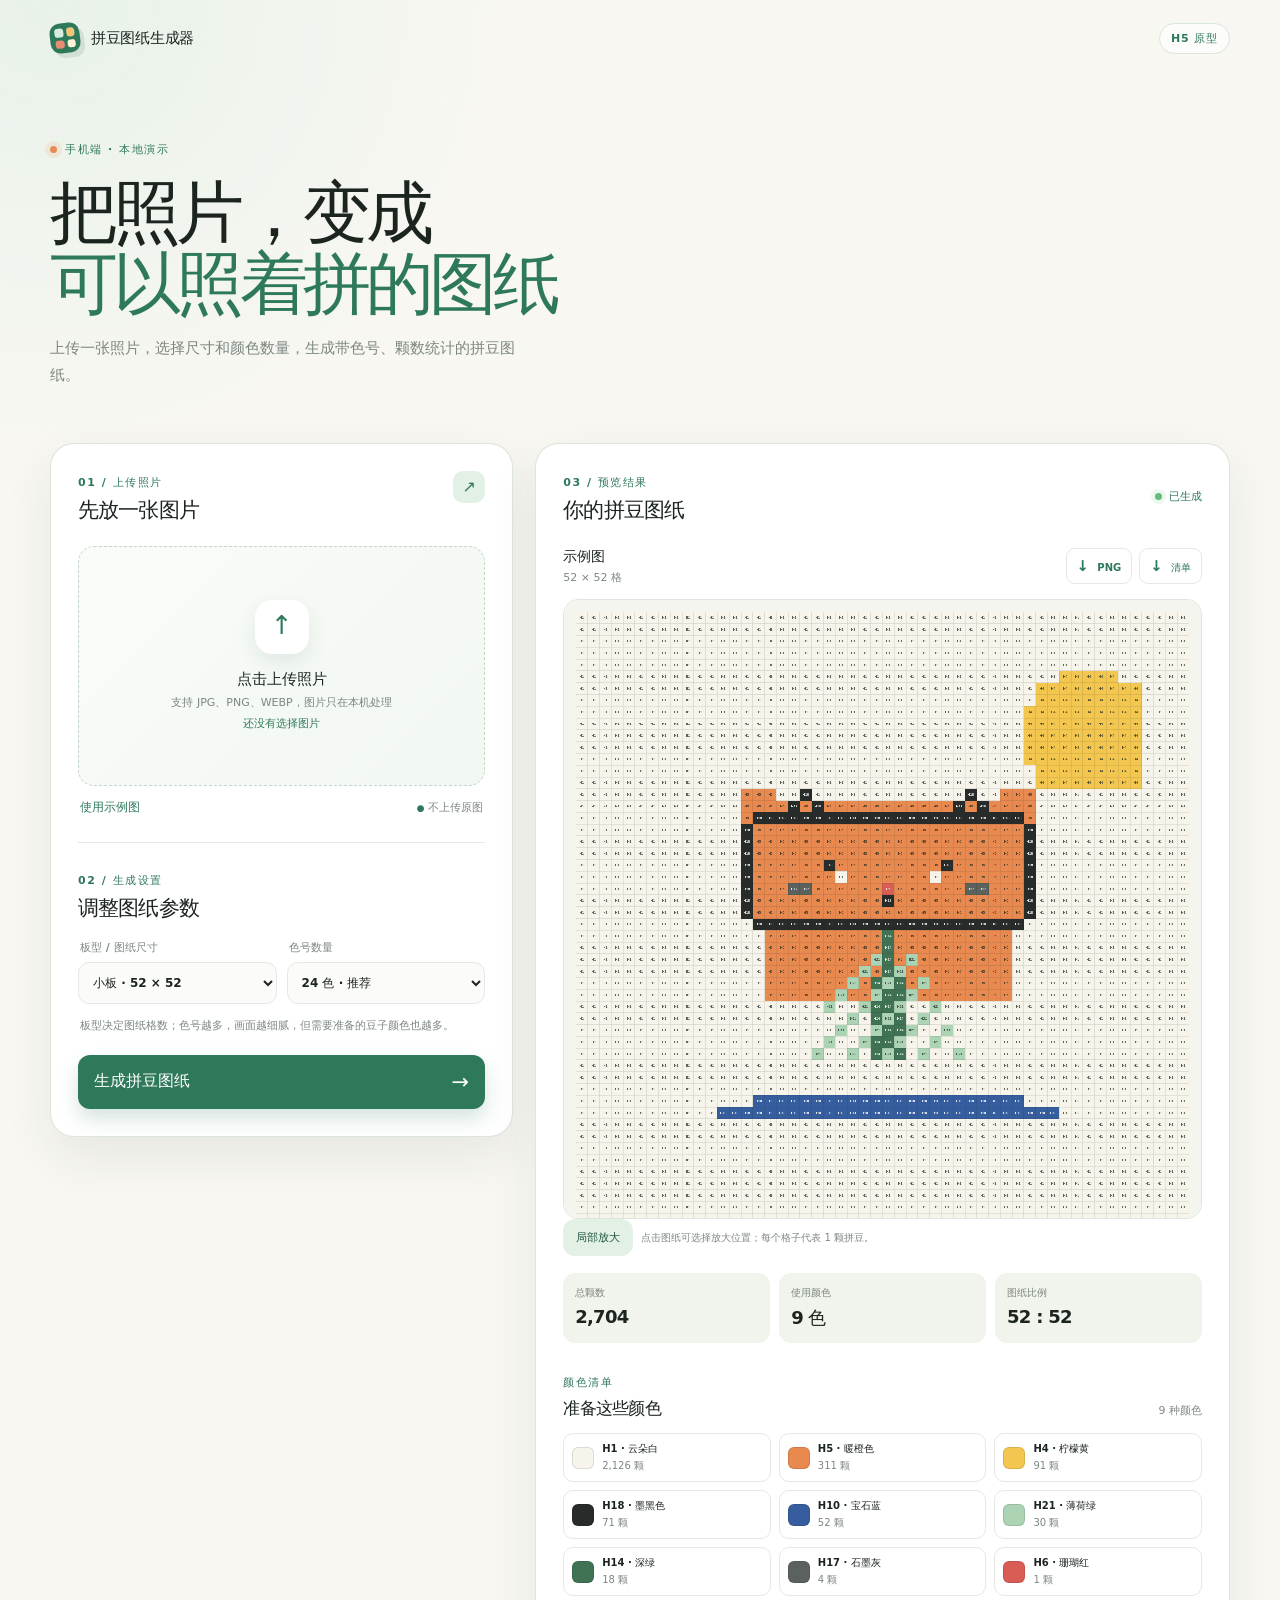
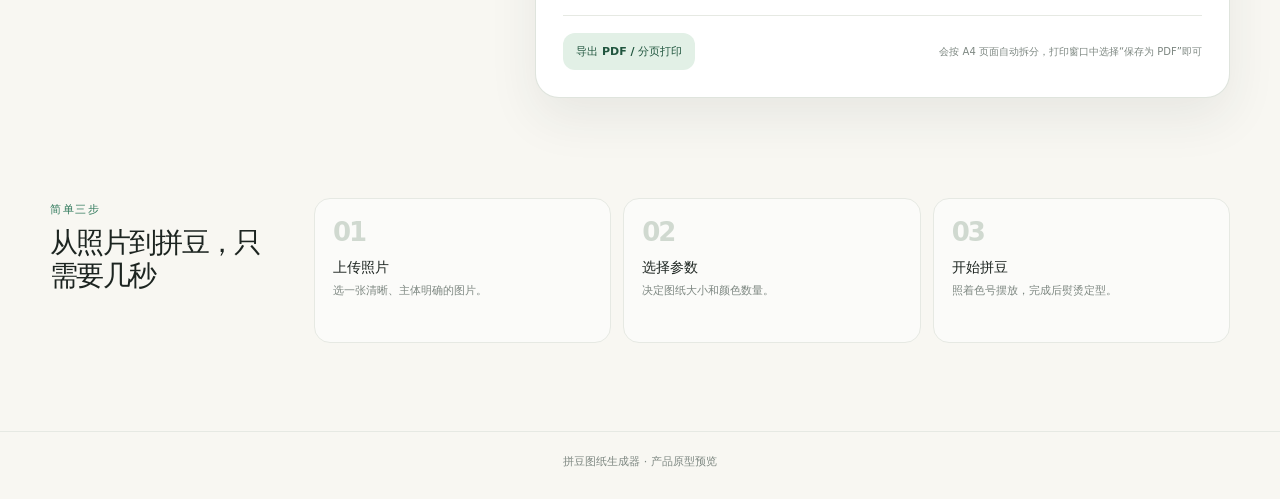
==== index.html @ cfaffb7d "Add mobile zoom and paged PDF printing" ====
<!doctype html>
<html lang="zh-CN">
  <head>
    <meta charset="UTF-8" />
    <meta name="viewport" content="width=device-width, initial-scale=1, viewport-fit=cover" />
    <meta name="theme-color" content="#f8f7f2" />
    <title>拼豆图纸生成器 · H5 原型</title>
    <link rel="stylesheet" href="./styles.css" />
    <script src="./app.js" defer></script>
  </head>
  <body>
    <div class="app-shell">
      <header class="topbar">
        <a class="brand" href="#top" aria-label="拼豆图纸生成器首页">
          <span class="brand-mark"><i></i><i></i><i></i><i></i></span>
          <span>拼豆图纸生成器</span>
        </a>
        <span class="prototype-badge">H5 原型</span>
      </header>

      <main id="top" class="page-wrap">
        <section class="hero">
          <div class="eyebrow"><span class="eyebrow-dot"></span> 手机端 · 本地演示</div>
          <h1>把照片，变成<br /><em>可以照着拼的图纸</em></h1>
          <p>上传一张照片，选择尺寸和颜色数量，生成带色号、颗数统计的拼豆图纸。</p>
        </section>

        <section class="workspace" aria-label="拼豆图纸生成工作区">
          <article class="panel setup-panel">
            <div class="panel-heading">
              <div>
                <span class="section-kicker">01 / 上传照片</span>
                <h2>先放一张图片</h2>
              </div>
              <span class="panel-icon">↗</span>
            </div>

            <label class="dropzone" id="dropzone" for="imageInput">
              <input id="imageInput" type="file" accept="image/png,image/jpeg,image/webp" />
              <div class="upload-visual">
                <span class="upload-arrow">↑</span>
              </div>
              <strong id="uploadTitle">点击上传照片</strong>
              <span id="uploadHint">支持 JPG、PNG、WEBP，图片只在本机处理</span>
              <span class="upload-file" id="fileName">还没有选择图片</span>
            </label>

            <div class="sample-row">
              <button class="text-button" id="useSampleButton" type="button">使用示例图</button>
              <span class="privacy-note"><span>●</span> 不上传原图</span>
            </div>

            <div class="source-preview" id="sourcePreviewWrap" hidden>
              <img id="sourcePreview" alt="已选择的原图预览" />
              <div>
                <span class="small-label">当前原图</span>
                <strong id="sourceDimensions">—</strong>
              </div>
            </div>

            <div class="divider"></div>

            <div class="panel-heading compact-heading">
              <div>
                <span class="section-kicker">02 / 生成设置</span>
                <h2>调整图纸参数</h2>
              </div>
            </div>

            <div class="settings-grid">
              <label class="field-label" for="sizeSelect">
                <span>板型 / 图纸尺寸</span>
                <select id="sizeSelect">
                  <option value="52" selected>小板 · 52 × 52</option>
                  <option value="78">中板 · 78 × 78</option>
                  <option value="104">大板 · 104 × 104</option>
                </select>
              </label>
              <label class="field-label" for="paletteSelect">
                <span>色号数量</span>
                <select id="paletteSelect">
                  <option value="24" selected>24 色 · 推荐</option>
                  <option value="48">48 色 · 细腻</option>
                  <option value="96">96 色 · 高还原</option>
                  <option value="221">221 色 · 全色卡</option>
                </select>
              </label>
            </div>
            <p class="setting-tip">板型决定图纸格数；色号越多，画面越细腻，但需要准备的豆子颜色也越多。</p>

            <button class="primary-button" id="generateButton" type="button">
              <span>生成拼豆图纸</span><span class="button-arrow">→</span>
            </button>
          </article>

          <article class="panel result-panel">
            <div class="panel-heading result-heading">
              <div>
                <span class="section-kicker">03 / 预览结果</span>
                <h2>你的拼豆图纸</h2>
              </div>
              <span class="result-status"><i></i>已生成</span>
            </div>

            <div class="result-toolbar">
              <div class="result-summary">
                <span id="resultName">示例图</span>
                <small id="resultMeta">48 × 48 格</small>
              </div>
              <div class="toolbar-actions">
                <button class="icon-button" id="downloadPngButton" type="button" title="下载 PNG">↓ <span>PNG</span></button>
                <button class="icon-button" id="downloadCsvButton" type="button" title="下载颜色清单">↓ <span>清单</span></button>
              </div>
            </div>

            <div class="canvas-frame" id="canvasFrame">
              <canvas id="gridCanvas" aria-label="拼豆图纸网格预览"></canvas>
            </div>
            <div class="canvas-tools">
              <button class="secondary-button" id="magnifyButton" type="button">局部放大</button>
              <span class="canvas-tip">点击图纸可选择放大位置；每个格子代表 1 颗拼豆。</span>
            </div>

            <div class="stats-row">
              <div class="stat-card"><span>总颗数</span><strong id="totalBeads">—</strong></div>
              <div class="stat-card"><span>使用颜色</span><strong id="usedColors">—</strong></div>
              <div class="stat-card"><span>图纸比例</span><strong id="ratioText">1 : 1</strong></div>
            </div>

            <div class="legend-heading">
              <div>
                <span class="section-kicker">颜色清单</span>
                <h3>准备这些颜色</h3>
              </div>
              <span class="legend-total" id="legendTotal">—</span>
            </div>
            <div class="legend-list" id="legendList"></div>

            <div class="result-footer-actions">
              <button class="secondary-button" id="printButton" type="button">导出 PDF / 分页打印</button>
              <span>会按 A4 页面自动拆分，打印窗口中选择“保存为 PDF”即可</span>
            </div>
          </article>
        </section>

        <section class="how-it-works">
          <div>
            <span class="section-kicker">简单三步</span>
            <h2>从照片到拼豆，只需要几秒</h2>
          </div>
          <div class="steps-grid">
            <div class="step-card"><span>01</span><strong>上传照片</strong><p>选一张清晰、主体明确的图片。</p></div>
            <div class="step-card"><span>02</span><strong>选择参数</strong><p>决定图纸大小和颜色数量。</p></div>
            <div class="step-card"><span>03</span><strong>开始拼豆</strong><p>照着色号摆放，完成后熨烫定型。</p></div>
          </div>
        </section>
      </main>

      <div class="save-sheet" id="saveSheet" hidden>
        <div class="save-backdrop" id="saveBackdrop"></div>
        <section class="save-dialog" role="dialog" aria-modal="true" aria-labelledby="saveTitle">
          <button class="save-close" id="closeSaveButton" type="button" aria-label="关闭保存预览">×</button>
          <span class="section-kicker">保存图纸</span>
          <h2 id="saveTitle">长按图片保存</h2>
          <p>优先点击“直接保存 PNG”。如果没有反应，可以使用“分享 / 保存图片”，或打开新页面后长按大图保存。</p>
          <div class="save-image-frame">
            <img id="savePreviewImage" alt="可保存的拼豆图纸大图" />
          </div>
          <div class="save-actions">
            <a class="primary-button save-link" id="saveImageLink" href="#" download="拼豆图纸.png">直接保存 PNG <span class="button-arrow">↓</span></a>
            <button class="secondary-button" id="shareImageButton" type="button">分享 / 保存图片</button>
            <a class="secondary-button view-link" id="viewImageLink" href="#" target="_blank" rel="noopener">新页面打开</a>
            <button class="secondary-button" id="closeSaveButtonSecondary" type="button">返回图纸</button>
          </div>
        </section>
      </div>

      <div class="zoom-sheet" id="zoomSheet" hidden>
        <div class="save-backdrop" id="zoomBackdrop"></div>
        <section class="save-dialog zoom-dialog" role="dialog" aria-modal="true" aria-labelledby="zoomTitle">
          <button class="save-close" id="closeZoomButton" type="button" aria-label="关闭局部放大">×</button>
          <span class="section-kicker">查看细节</span>
          <h2 id="zoomTitle">局部放大</h2>
          <p>点击主图任意格子，或选择查看范围，放大这一块的色号。</p>
          <div class="zoom-controls">
            <label class="field-label" for="zoomRangeSelect">
              <span>查看范围</span>
              <select id="zoomRangeSelect">
                <option value="9">9 × 9 格</option>
                <option value="13" selected>13 × 13 格</option>
                <option value="17">17 × 17 格</option>
              </select>
            </label>
            <span class="zoom-info" id="zoomInfo">第 1 行 · 第 1 列</span>
          </div>
          <div class="zoom-image-frame">
            <canvas id="zoomCanvas" aria-label="拼豆图纸局部放大预览"></canvas>
          </div>
          <div class="save-actions zoom-actions">
            <button class="primary-button" id="downloadZoomButton" type="button">保存局部 PNG <span class="button-arrow">↓</span></button>
            <button class="secondary-button" id="closeZoomButtonSecondary" type="button">返回图纸</button>
          </div>
        </section>
      </div>

      <footer class="site-footer">拼豆图纸生成器 · 产品原型预览</footer>
    </div>

    <div class="print-sheet" id="printSheet" aria-hidden="true"></div>
  </body>
</html>
---- styles.css ----
:root {
  --paper: #f8f7f2;
  --surface: #ffffff;
  --ink: #1c2420;
  --muted: #7d8781;
  --line: #e6e9e3;
  --soft: #f1f3ed;
  --accent: #2f795b;
  --accent-dark: #20553e;
  --accent-soft: #e2f0e6;
  --warm: #f3e8d3;
  --shadow: 0 20px 50px rgba(41, 54, 45, 0.08);
  --radius-lg: 24px;
  --radius-md: 16px;
  font-family: Inter, "PingFang SC", "Microsoft YaHei", system-ui, -apple-system, sans-serif;
  color: var(--ink);
  background: var(--paper);
  font-synthesis: none;
}

* { box-sizing: border-box; }

html { scroll-behavior: smooth; }

body {
  margin: 0;
  min-width: 320px;
  background:
    radial-gradient(circle at 4% 0%, rgba(226, 240, 230, 0.72), transparent 28rem),
    var(--paper);
}

button, input, select { font: inherit; }
button { cursor: pointer; }

.app-shell { min-height: 100vh; overflow: hidden; }

.topbar {
  width: min(1180px, calc(100% - 40px));
  height: 76px;
  margin: 0 auto;
  display: flex;
  align-items: center;
  justify-content: space-between;
}

.brand {
  display: inline-flex;
  gap: 11px;
  align-items: center;
  color: var(--ink);
  text-decoration: none;
  font-size: 15px;
  font-weight: 800;
  letter-spacing: -0.02em;
}

.brand-mark {
  width: 30px;
  height: 30px;
  padding: 5px;
  display: grid;
  grid-template-columns: repeat(2, 1fr);
  gap: 3px;
  border-radius: 10px;
  background: var(--accent);
  transform: rotate(-7deg);
  box-shadow: 4px 5px 0 rgba(32, 85, 62, 0.12);
}

.brand-mark i { display: block; border-radius: 3px; background: #d7eddf; }
.brand-mark i:nth-child(2) { background: #f4c576; }
.brand-mark i:nth-child(3) { background: #e98b75; }
.brand-mark i:nth-child(4) { background: #fff4d9; }

.prototype-badge {
  padding: 7px 11px;
  border: 1px solid #d9e7dc;
  border-radius: 999px;
  color: var(--accent);
  background: rgba(255, 255, 255, 0.62);
  font-size: 11px;
  font-weight: 700;
  letter-spacing: 0.08em;
}

.page-wrap { width: min(1180px, calc(100% - 40px)); margin: 0 auto; }

.hero { max-width: 660px; padding: 66px 0 54px; }

.eyebrow, .section-kicker {
  color: var(--accent);
  font-size: 11px;
  font-weight: 800;
  letter-spacing: 0.14em;
  text-transform: uppercase;
}

.eyebrow { display: flex; gap: 8px; align-items: center; }
.eyebrow-dot { width: 7px; height: 7px; border-radius: 50%; background: #e78b55; box-shadow: 0 0 0 5px rgba(231, 139, 85, 0.13); }

.hero h1 {
  margin: 20px 0 15px;
  font-size: clamp(40px, 6vw, 68px);
  line-height: 1.05;
  letter-spacing: -0.07em;
  font-weight: 850;
}

.hero h1 em { color: var(--accent); font-style: normal; }
.hero p { max-width: 480px; margin: 0; color: var(--muted); font-size: 15px; line-height: 1.8; }

.workspace { display: grid; grid-template-columns: minmax(330px, 0.8fr) minmax(500px, 1.2fr); gap: 22px; align-items: start; }

.panel { border: 1px solid rgba(218, 224, 216, 0.86); border-radius: var(--radius-lg); background: var(--surface); box-shadow: var(--shadow); }
.setup-panel { padding: 27px; }
.result-panel { min-width: 0; padding: 27px; }

.panel-heading { display: flex; justify-content: space-between; align-items: flex-start; gap: 18px; }
.panel-heading h2, .legend-heading h3 { margin: 8px 0 0; font-size: 21px; line-height: 1.2; letter-spacing: -0.04em; }
.panel-icon { display: grid; place-items: center; width: 32px; height: 32px; border-radius: 10px; color: var(--accent); background: var(--accent-soft); font-size: 16px; }

.dropzone {
  min-height: 240px;
  margin-top: 23px;
  padding: 28px 20px;
  display: flex;
  flex-direction: column;
  justify-content: center;
  align-items: center;
  border: 1.5px dashed #c7d6cb;
  border-radius: var(--radius-md);
  color: var(--ink);
  background: linear-gradient(135deg, #fafcf8, #f1f7f1);
  text-align: center;
  transition: 180ms ease;
}

.dropzone:hover, .dropzone.dragging { border-color: var(--accent); background: #edf7f0; transform: translateY(-2px); }
.dropzone input { display: none; }
.upload-visual { width: 54px; height: 54px; display: grid; place-items: center; margin-bottom: 16px; border-radius: 17px; color: var(--accent); background: var(--surface); box-shadow: 0 8px 20px rgba(39, 91, 64, 0.1); }
.upload-arrow { font-size: 26px; font-weight: 300; transform: translateY(-2px); }
.dropzone strong { font-size: 15px; }
.dropzone > span { margin-top: 6px; color: var(--muted); font-size: 11px; }
.dropzone .upload-file { max-width: 100%; overflow: hidden; color: var(--accent); font-weight: 700; text-overflow: ellipsis; white-space: nowrap; }

.sample-row { display: flex; align-items: center; justify-content: space-between; margin: 13px 2px 0; }
.text-button { padding: 0; border: 0; color: var(--accent); background: none; font-size: 12px; font-weight: 800; }
.privacy-note { color: var(--muted); font-size: 11px; }
.privacy-note span { color: var(--accent); font-size: 9px; }

.source-preview { display: flex; align-items: center; gap: 12px; margin-top: 18px; padding: 10px; border: 1px solid var(--line); border-radius: 13px; background: #fbfcfa; }
.source-preview[hidden] { display: none; }
.source-preview img { width: 48px; height: 48px; object-fit: cover; border-radius: 9px; }
.source-preview strong { display: block; margin-top: 5px; font-size: 12px; }
.small-label { color: var(--muted); font-size: 10px; }

.divider { height: 1px; margin: 26px 0; background: var(--line); }
.compact-heading { margin-bottom: 19px; }
.settings-grid { display: grid; grid-template-columns: 1fr 1fr; gap: 10px; }
.field-label { color: var(--muted); font-size: 11px; font-weight: 700; }
.field-label span { display: block; margin: 0 0 7px 2px; }
.field-label select { width: 100%; padding: 12px 10px; border: 1px solid var(--line); border-radius: 11px; color: var(--ink); outline: none; background: #fbfcfa; font-size: 12px; }
.field-label select:focus { border-color: var(--accent); box-shadow: 0 0 0 3px rgba(47, 121, 91, 0.1); }
.setting-tip { margin: 13px 2px 20px; color: var(--muted); font-size: 11px; line-height: 1.6; }

.primary-button, .secondary-button { border: 0; border-radius: 12px; font-weight: 800; transition: 180ms ease; }
.primary-button { width: 100%; padding: 15px 16px; display: flex; align-items: center; justify-content: space-between; color: white; background: var(--accent); box-shadow: 0 10px 20px rgba(47, 121, 91, 0.2); }
.primary-button:hover { background: var(--accent-dark); transform: translateY(-1px); }
.button-arrow { font-size: 21px; font-weight: 400; }

.result-heading { align-items: center; }
.result-status { display: inline-flex; align-items: center; gap: 7px; color: var(--accent); font-size: 11px; font-weight: 800; }
.result-status i { width: 7px; height: 7px; border-radius: 50%; background: #61bd78; box-shadow: 0 0 0 4px rgba(97, 189, 120, 0.12); }
.result-toolbar { display: flex; align-items: center; justify-content: space-between; gap: 15px; margin: 25px 0 14px; }
.result-summary span { display: block; font-size: 14px; font-weight: 800; }
.result-summary small { display: block; margin-top: 4px; color: var(--muted); font-size: 11px; }
.toolbar-actions { display: flex; gap: 7px; }
.icon-button { padding: 8px 10px; border: 1px solid var(--line); border-radius: 9px; color: var(--accent); background: var(--surface); font-size: 15px; font-weight: 700; }
.icon-button span { margin-left: 3px; font-size: 10px; }
.icon-button:hover { border-color: var(--accent); background: var(--accent-soft); }

.canvas-frame { position: relative; overflow: auto; max-height: 620px; padding: 12px; border: 1px solid #dfe5dd; border-radius: 15px; background: #f5f5ef; }
#gridCanvas { display: block; width: 100%; height: auto; min-width: 380px; image-rendering: pixelated; }
.canvas-tip { margin: 9px 3px 0; color: var(--muted); font-size: 10px; }

.stats-row { display: grid; grid-template-columns: repeat(3, 1fr); gap: 9px; margin-top: 17px; }
.stat-card { padding: 13px 12px; border-radius: 12px; background: var(--soft); }
.stat-card span { display: block; color: var(--muted); font-size: 10px; }
.stat-card strong { display: block; margin-top: 6px; font-size: 18px; letter-spacing: -0.04em; }

.legend-heading { display: flex; justify-content: space-between; align-items: flex-end; margin-top: 28px; }
.legend-heading h3 { font-size: 17px; }
.legend-total { color: var(--muted); font-size: 11px; }
.legend-list { display: grid; grid-template-columns: repeat(3, 1fr); gap: 8px; margin-top: 15px; }
.legend-item { min-width: 0; display: grid; grid-template-columns: 22px minmax(0, 1fr); gap: 8px; align-items: center; padding: 8px; border: 1px solid var(--line); border-radius: 10px; }
.legend-swatch { width: 22px; height: 22px; border: 1px solid rgba(0, 0, 0, 0.11); border-radius: 6px; }
.legend-code { overflow: hidden; color: var(--ink); font-size: 10px; font-weight: 800; text-overflow: ellipsis; white-space: nowrap; }
.legend-count { margin-top: 3px; color: var(--muted); font-size: 10px; }

.result-footer-actions { display: flex; align-items: center; justify-content: space-between; gap: 10px; margin-top: 19px; padding-top: 17px; border-top: 1px solid var(--line); }
.secondary-button { padding: 11px 13px; color: var(--accent-dark); background: var(--accent-soft); font-size: 11px; white-space: nowrap; }
.secondary-button:hover { background: #d3e9da; }
.result-footer-actions > span { color: var(--muted); font-size: 10px; line-height: 1.4; text-align: right; }

.save-sheet[hidden] { display: none; }
.save-sheet { position: fixed; inset: 0; z-index: 20; display: grid; place-items: center; padding: 18px; }
.save-backdrop { position: absolute; inset: 0; background: rgba(22, 32, 27, 0.52); backdrop-filter: blur(5px); }
.save-dialog { position: relative; width: min(620px, 100%); max-height: calc(100vh - 36px); overflow: auto; padding: 25px; border: 1px solid rgba(255,255,255,0.7); border-radius: 22px; background: var(--surface); box-shadow: 0 24px 70px rgba(0,0,0,0.25); }
.save-dialog h2 { margin: 8px 0 7px; font-size: 24px; letter-spacing: -0.05em; }
.save-dialog > p { margin: 0 0 16px; color: var(--muted); font-size: 12px; line-height: 1.6; }
.save-close { position: absolute; top: 16px; right: 17px; width: 32px; height: 32px; border: 0; border-radius: 50%; color: var(--muted); background: var(--soft); font-size: 24px; line-height: 1; }
.save-close:hover { color: var(--ink); background: var(--accent-soft); }
.save-image-frame { max-height: min(57vh, 520px); overflow: auto; padding: 8px; border: 1px solid var(--line); border-radius: 14px; background: #f5f5ef; text-align: center; }
.save-image-frame img { display: block; width: 100%; height: auto; image-rendering: pixelated; }
.save-actions { display: grid; grid-template-columns: 1fr 1fr; gap: 10px; align-items: center; margin-top: 16px; }
.save-link { display: flex; align-items: center; justify-content: space-between; text-decoration: none; }
.view-link { display: flex; align-items: center; justify-content: center; text-decoration: none; }
body.modal-open { overflow: hidden; }

.how-it-works { display: flex; align-items: flex-start; justify-content: space-between; gap: 34px; padding: 100px 0 88px; }
.how-it-works h2 { max-width: 230px; margin: 10px 0 0; font-size: 28px; line-height: 1.15; letter-spacing: -0.06em; }
.steps-grid { flex: 1; display: grid; grid-template-columns: repeat(3, 1fr); gap: 12px; }
.step-card { min-height: 145px; padding: 18px; border: 1px solid var(--line); border-radius: 16px; background: rgba(255, 255, 255, 0.55); }
.step-card > span { color: #d0d9d0; font-size: 26px; font-weight: 850; letter-spacing: -0.08em; }
.step-card strong { display: block; margin-top: 12px; font-size: 14px; }
.step-card p { margin: 6px 0 0; color: var(--muted); font-size: 11px; line-height: 1.5; }
.site-footer { padding: 22px 20px 30px; border-top: 1px solid var(--line); color: var(--muted); font-size: 11px; text-align: center; }

@media (max-width: 880px) {
  .workspace { grid-template-columns: 1fr; }
  .setup-panel { display: grid; grid-template-columns: 1fr 1fr; column-gap: 20px; }
  .setup-panel > .panel-heading, .setup-panel > .divider, .setup-panel > .compact-heading, .setup-panel > .settings-grid, .setup-panel > .setting-tip, .setup-panel > .primary-button { grid-column: 1 / -1; }
  .dropzone { margin-top: 23px; }
  .sample-row { margin-bottom: 0; }
  .source-preview { margin-top: 13px; }
}

@media (max-width: 620px) {
  .topbar, .page-wrap { width: min(100% - 28px, 1180px); }
  .topbar { height: 66px; }
  .hero { padding: 43px 0 36px; }
  .hero h1 { font-size: 42px; }
  .hero p { font-size: 14px; }
  .setup-panel, .result-panel { padding: 20px; border-radius: 20px; }
  .setup-panel { display: block; }
  .setup-panel .dropzone { margin-top: 20px; }
  .divider { margin: 23px 0; }
  .result-toolbar { align-items: flex-end; }
  .toolbar-actions { gap: 5px; }
  .icon-button { padding: 8px; }
  .icon-button span { display: none; }
  .canvas-frame { max-height: 510px; padding: 8px; }
  #gridCanvas { min-width: 470px; }
  .legend-list { grid-template-columns: repeat(2, 1fr); }
  .result-footer-actions { align-items: flex-start; flex-direction: column; }
  .result-footer-actions > span { text-align: left; }
  .save-dialog { padding: 20px; border-radius: 19px; }
  .save-actions { grid-template-columns: 1fr; }
  .how-it-works { display: block; padding: 68px 0 58px; }
  .how-it-works h2 { max-width: none; font-size: 25px; }
  .steps-grid { grid-template-columns: 1fr; margin-top: 22px; }
  .step-card { min-height: 0; }
}

@media print {
  body { background: white; }
  .topbar, .hero, .setup-panel, .canvas-tip, .stats-row, .legend-heading, .legend-list, .result-footer-actions, .how-it-works, .site-footer, .result-toolbar { display: none !important; }
  .page-wrap { width: 100%; margin: 0; }
  .workspace, .result-panel { display: block; border: 0; box-shadow: none; }
  .result-panel { padding: 0; }
  .canvas-frame { max-height: none; overflow: visible; border: 0; padding: 0; }
  #gridCanvas { width: 100%; min-width: 0; }
}
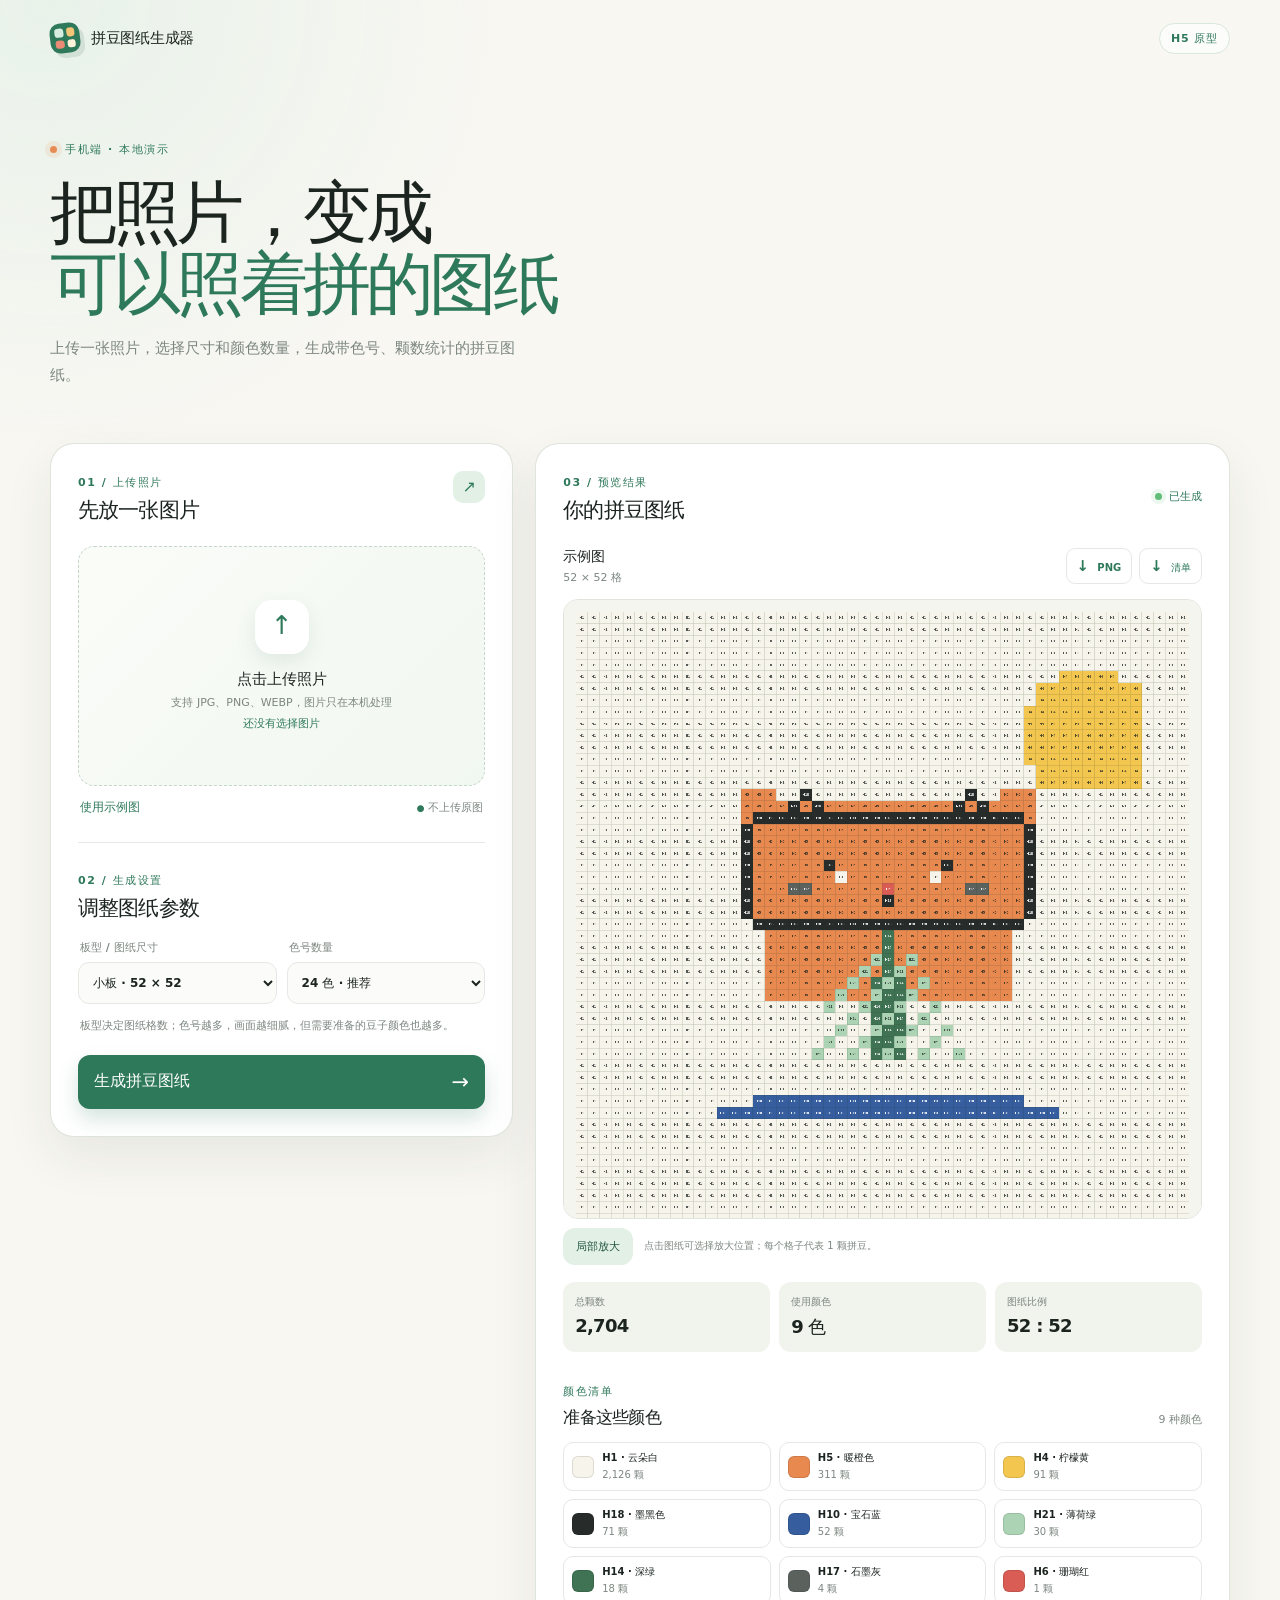
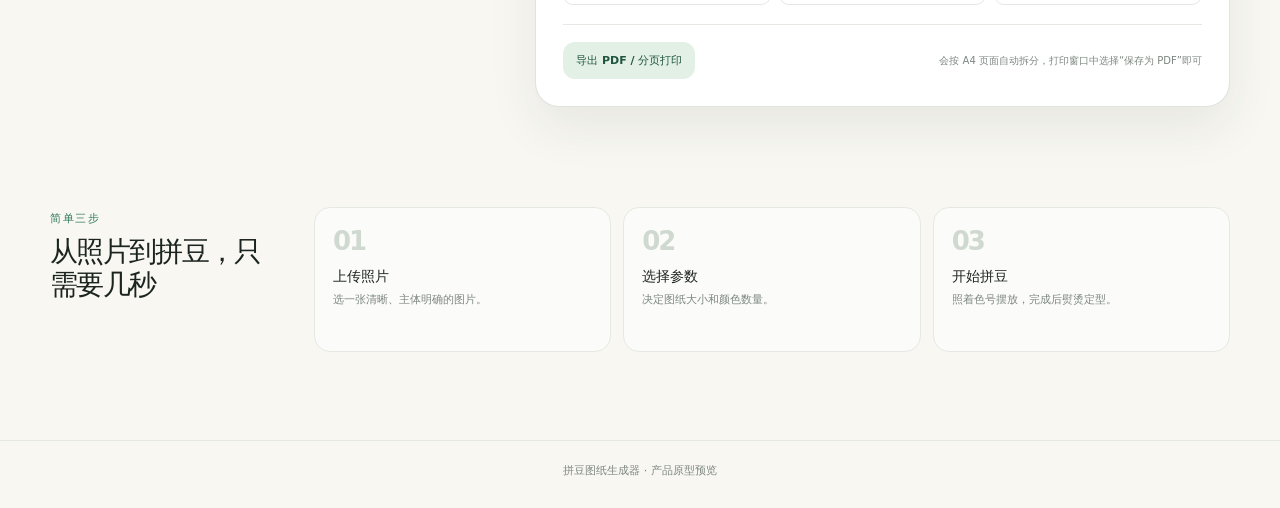
==== commit 76b49b37: "Make full image download mobile friendly" ====
--- a/index.html
+++ b/index.html
@@ -162,16 +162,17 @@
           <button class="save-close" id="closeSaveButton" type="button" aria-label="关闭保存预览">×</button>
           <span class="section-kicker">保存图纸</span>
           <h2 id="saveTitle">长按图片保存</h2>
-          <p>优先点击“直接保存 PNG”。如果没有反应，可以使用“分享 / 保存图片”，或打开新页面后长按大图保存。</p>
+          <p>这张是完整尺寸图纸，不是手机截图。普通浏览器点击下载即可；如果在微信等内置浏览器中没有反应，请使用“手机分享 / 保存图片”，或打开新页面后长按大图保存。</p>
           <div class="save-image-frame">
             <img id="savePreviewImage" alt="可保存的拼豆图纸大图" />
           </div>
           <div class="save-actions">
-            <a class="primary-button save-link" id="saveImageLink" href="#" download="拼豆图纸.png">直接保存 PNG <span class="button-arrow">↓</span></a>
-            <button class="secondary-button" id="shareImageButton" type="button">分享 / 保存图片</button>
+            <button class="primary-button save-link" id="downloadFullImageButton" type="button">下载完整 PNG <span class="button-arrow">↓</span></button>
+            <button class="secondary-button" id="shareImageButton" type="button">手机分享 / 保存图片</button>
             <a class="secondary-button view-link" id="viewImageLink" href="#" target="_blank" rel="noopener">新页面打开</a>
             <button class="secondary-button" id="closeSaveButtonSecondary" type="button">返回图纸</button>
           </div>
+          <p class="save-status" id="saveStatus" aria-live="polite"></p>
         </section>
       </div>
 
--- a/styles.css
+++ b/styles.css
@@ -181,7 +181,10 @@
 .icon-button:hover { border-color: var(--accent); background: var(--accent-soft); }
 
 .canvas-frame { position: relative; overflow: auto; max-height: 620px; padding: 12px; border: 1px solid #dfe5dd; border-radius: 15px; background: #f5f5ef; }
-#gridCanvas { display: block; width: 100%; height: auto; min-width: 380px; image-rendering: pixelated; }
+.canvas-frame { touch-action: pan-x pan-y; -webkit-overflow-scrolling: touch; }
+#gridCanvas { display: block; width: 100%; height: auto; min-width: 380px; image-rendering: pixelated; cursor: zoom-in; }
+.canvas-tools { display: flex; align-items: center; gap: 11px; margin-top: 9px; }
+.canvas-tools .canvas-tip { margin: 0; }
 .canvas-tip { margin: 9px 3px 0; color: var(--muted); font-size: 10px; }
 
 .stats-row { display: grid; grid-template-columns: repeat(3, 1fr); gap: 9px; margin-top: 17px; }
@@ -205,6 +208,8 @@
 
 .save-sheet[hidden] { display: none; }
 .save-sheet { position: fixed; inset: 0; z-index: 20; display: grid; place-items: center; padding: 18px; }
+.zoom-sheet[hidden] { display: none; }
+.zoom-sheet { position: fixed; inset: 0; z-index: 21; display: grid; place-items: center; padding: 18px; }
 .save-backdrop { position: absolute; inset: 0; background: rgba(22, 32, 27, 0.52); backdrop-filter: blur(5px); }
 .save-dialog { position: relative; width: min(620px, 100%); max-height: calc(100vh - 36px); overflow: auto; padding: 25px; border: 1px solid rgba(255,255,255,0.7); border-radius: 22px; background: var(--surface); box-shadow: 0 24px 70px rgba(0,0,0,0.25); }
 .save-dialog h2 { margin: 8px 0 7px; font-size: 24px; letter-spacing: -0.05em; }
@@ -216,7 +221,15 @@
 .save-actions { display: grid; grid-template-columns: 1fr 1fr; gap: 10px; align-items: center; margin-top: 16px; }
 .save-link { display: flex; align-items: center; justify-content: space-between; text-decoration: none; }
 .view-link { display: flex; align-items: center; justify-content: center; text-decoration: none; }
+.zoom-controls { display: flex; align-items: flex-end; justify-content: space-between; gap: 12px; margin-bottom: 14px; }
+.zoom-controls .field-label { min-width: 150px; }
+.zoom-info { padding-bottom: 12px; color: var(--muted); font-size: 11px; text-align: right; }
+.zoom-image-frame { overflow: auto; padding: 8px; border: 1px solid var(--line); border-radius: 14px; background: #f5f5ef; text-align: center; }
+#zoomCanvas { display: inline-block; max-width: 100%; height: auto; image-rendering: pixelated; }
+.zoom-actions .primary-button { width: auto; }
 body.modal-open { overflow: hidden; }
+
+.print-sheet { display: none; }
 
 .how-it-works { display: flex; align-items: flex-start; justify-content: space-between; gap: 34px; padding: 100px 0 88px; }
 .how-it-works h2 { max-width: 230px; margin: 10px 0 0; font-size: 28px; line-height: 1.15; letter-spacing: -0.06em; }
@@ -252,11 +265,16 @@
   .icon-button span { display: none; }
   .canvas-frame { max-height: 510px; padding: 8px; }
   #gridCanvas { min-width: 470px; }
+  .settings-grid { grid-template-columns: 1fr; gap: 12px; }
+  .canvas-tools { align-items: flex-start; }
   .legend-list { grid-template-columns: repeat(2, 1fr); }
   .result-footer-actions { align-items: flex-start; flex-direction: column; }
   .result-footer-actions > span { text-align: left; }
   .save-dialog { padding: 20px; border-radius: 19px; }
   .save-actions { grid-template-columns: 1fr; }
+  .zoom-controls { align-items: stretch; flex-direction: column; gap: 8px; }
+  .zoom-controls .field-label { min-width: 0; }
+  .zoom-info { padding: 0; text-align: left; }
   .how-it-works { display: block; padding: 68px 0 58px; }
   .how-it-works h2 { max-width: none; font-size: 25px; }
   .steps-grid { grid-template-columns: 1fr; margin-top: 22px; }
@@ -264,11 +282,17 @@
 }
 
 @media print {
+  @page { size: A4 portrait; margin: 10mm; }
   body { background: white; }
-  .topbar, .hero, .setup-panel, .canvas-tip, .stats-row, .legend-heading, .legend-list, .result-footer-actions, .how-it-works, .site-footer, .result-toolbar { display: none !important; }
-  .page-wrap { width: 100%; margin: 0; }
-  .workspace, .result-panel { display: block; border: 0; box-shadow: none; }
-  .result-panel { padding: 0; }
-  .canvas-frame { max-height: none; overflow: visible; border: 0; padding: 0; }
-  #gridCanvas { width: 100%; min-width: 0; }
-}
+  body.printing-pages .app-shell { display: none !important; }
+  body.printing-pages .print-sheet { display: block !important; }
+  .print-page { width: 100%; min-height: 277mm; break-after: page; page-break-after: always; }
+  .print-page:last-child { break-after: auto; page-break-after: auto; }
+  .print-page-heading { display: flex; align-items: flex-end; justify-content: space-between; gap: 12px; margin-bottom: 7mm; border-bottom: 1px solid #cfd8d0; padding-bottom: 4mm; }
+  .print-page-heading h1 { margin: 0; color: #1c2420; font-size: 17pt; }
+  .print-page-heading p { margin: 0; color: #66736a; font-size: 8pt; text-align: right; }
+  .print-grid-canvas { display: block; width: 100%; height: auto; image-rendering: pixelated; }
+  .print-color-list { display: grid; grid-template-columns: repeat(4, 1fr); gap: 3mm; align-content: start; }
+  .print-color-item { display: flex; align-items: center; gap: 2mm; min-height: 8mm; border-bottom: 1px solid #e5e9e5; color: #1c2420; font-size: 8pt; }
+  .print-color-item .legend-swatch { flex: 0 0 7mm; width: 7mm; height: 7mm; }
+}
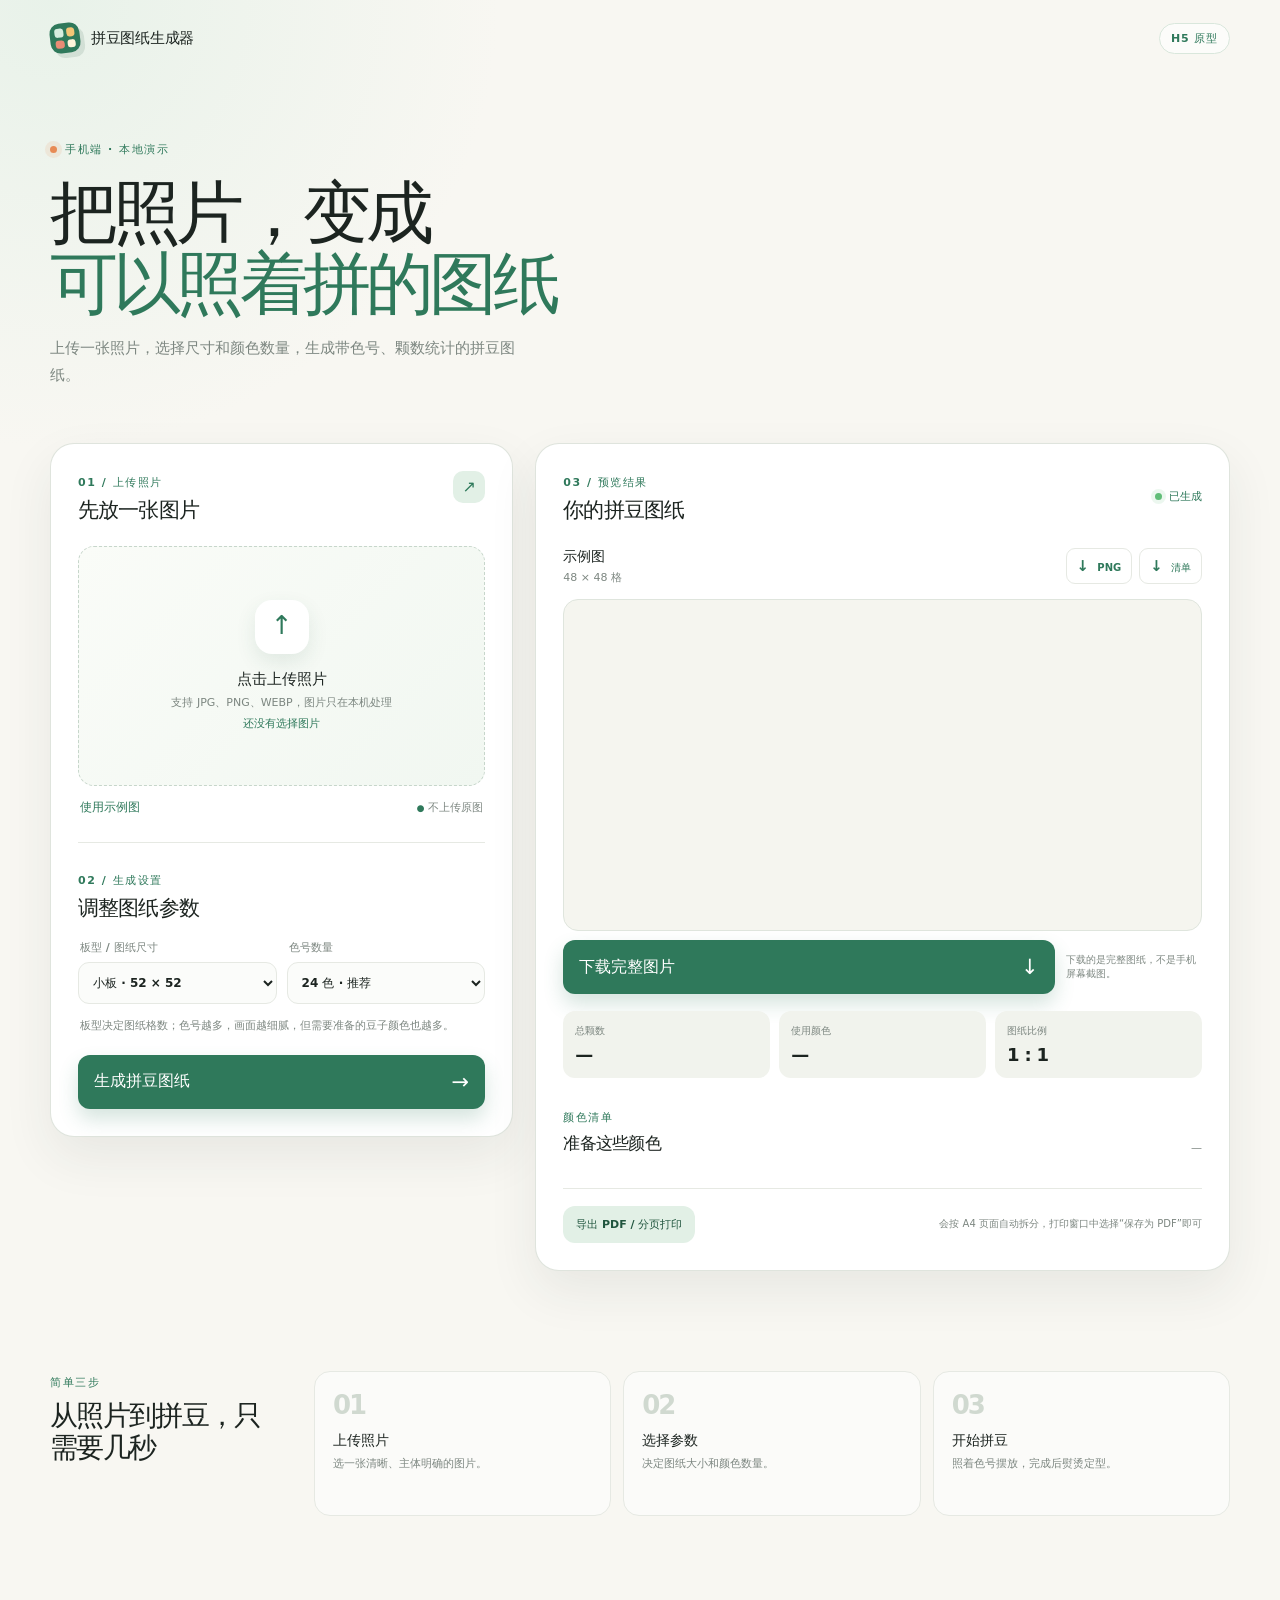
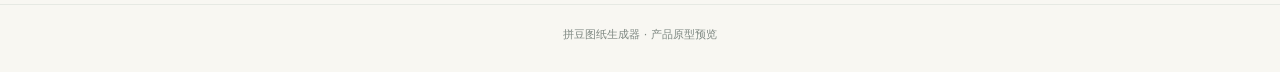
==== commit e6bff9bf: "Put full image download on mobile preview" ====
--- a/index.html
+++ b/index.html
@@ -117,8 +117,8 @@
               <canvas id="gridCanvas" aria-label="拼豆图纸网格预览"></canvas>
             </div>
             <div class="canvas-tools">
-              <button class="secondary-button" id="magnifyButton" type="button">局部放大</button>
-              <span class="canvas-tip">点击图纸可选择放大位置；每个格子代表 1 颗拼豆。</span>
+              <button class="primary-button inline-download-button" id="downloadFullImageCanvasButton" type="button">下载完整图片 <span class="button-arrow">↓</span></button>
+              <span class="canvas-tip">下载的是完整图纸，不是手机屏幕截图。</span>
             </div>
 
             <div class="stats-row">
--- a/styles.css
+++ b/styles.css
@@ -221,6 +221,7 @@
 .save-actions { display: grid; grid-template-columns: 1fr 1fr; gap: 10px; align-items: center; margin-top: 16px; }
 .save-link { display: flex; align-items: center; justify-content: space-between; text-decoration: none; }
 .view-link { display: flex; align-items: center; justify-content: center; text-decoration: none; }
+.save-status { min-height: 17px; margin: 11px 0 0; color: var(--muted); font-size: 11px; line-height: 1.5; }
 .zoom-controls { display: flex; align-items: flex-end; justify-content: space-between; gap: 12px; margin-bottom: 14px; }
 .zoom-controls .field-label { min-width: 150px; }
 .zoom-info { padding-bottom: 12px; color: var(--muted); font-size: 11px; text-align: right; }
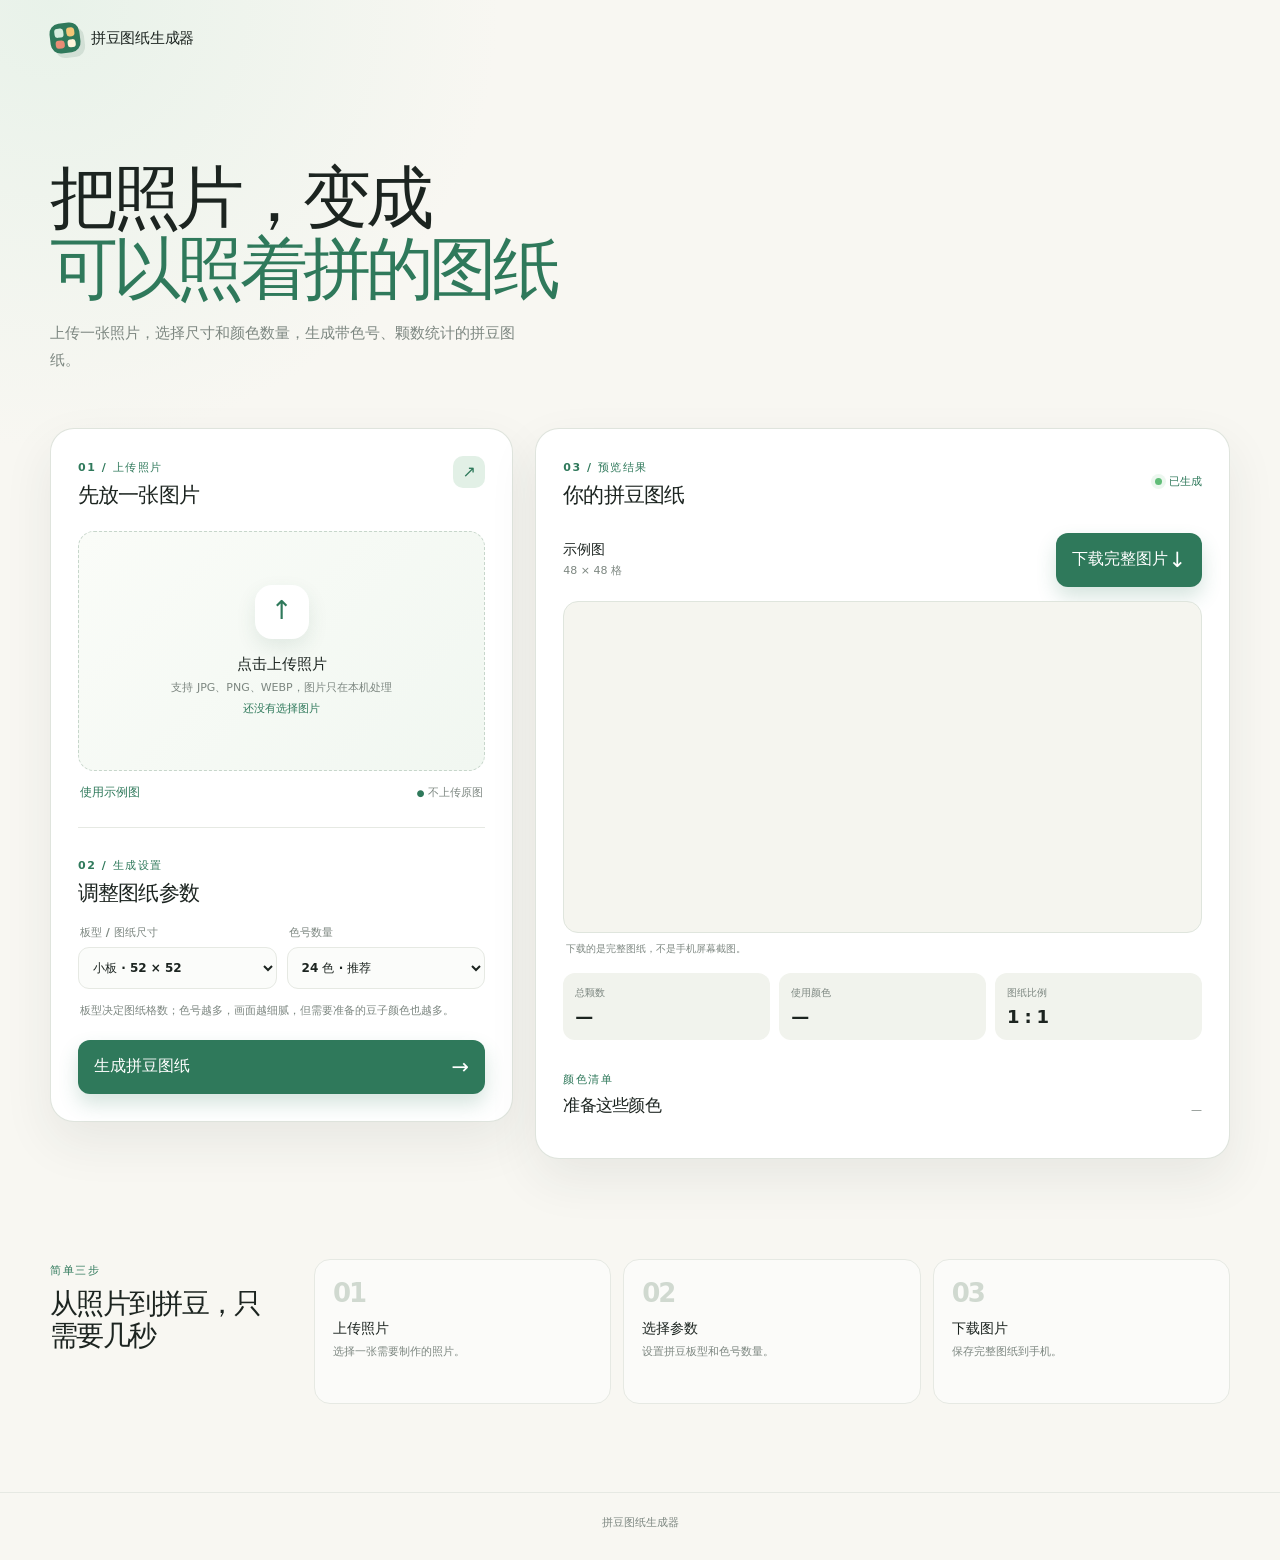
==== commit c5fe8037: "Simplify app interface to image download" ====
--- a/index.html
+++ b/index.html
@@ -4,7 +4,7 @@
     <meta charset="UTF-8" />
     <meta name="viewport" content="width=device-width, initial-scale=1, viewport-fit=cover" />
     <meta name="theme-color" content="#f8f7f2" />
-    <title>拼豆图纸生成器 · H5 原型</title>
+    <title>拼豆图纸生成器</title>
     <link rel="stylesheet" href="./styles.css" />
     <script src="./app.js" defer></script>
   </head>
@@ -15,12 +15,10 @@
           <span class="brand-mark"><i></i><i></i><i></i><i></i></span>
           <span>拼豆图纸生成器</span>
         </a>
-        <span class="prototype-badge">H5 原型</span>
       </header>
 
       <main id="top" class="page-wrap">
         <section class="hero">
-          <div class="eyebrow"><span class="eyebrow-dot"></span> 手机端 · 本地演示</div>
           <h1>把照片，变成<br /><em>可以照着拼的图纸</em></h1>
           <p>上传一张照片，选择尺寸和颜色数量，生成带色号、颗数统计的拼豆图纸。</p>
         </section>
@@ -108,18 +106,14 @@
                 <small id="resultMeta">48 × 48 格</small>
               </div>
               <div class="toolbar-actions">
-                <button class="icon-button" id="downloadPngButton" type="button" title="下载 PNG">↓ <span>PNG</span></button>
-                <button class="icon-button" id="downloadCsvButton" type="button" title="下载颜色清单">↓ <span>清单</span></button>
+                <button class="primary-button toolbar-download-button" id="downloadPngButton" type="button" title="下载完整图片"><span>下载完整图片</span><span class="button-arrow">↓</span></button>
               </div>
             </div>
 
             <div class="canvas-frame" id="canvasFrame">
               <canvas id="gridCanvas" aria-label="拼豆图纸网格预览"></canvas>
             </div>
-            <div class="canvas-tools">
-              <button class="primary-button inline-download-button" id="downloadFullImageCanvasButton" type="button">下载完整图片 <span class="button-arrow">↓</span></button>
-              <span class="canvas-tip">下载的是完整图纸，不是手机屏幕截图。</span>
-            </div>
+            <p class="canvas-tip">下载的是完整图纸，不是手机屏幕截图。</p>
 
             <div class="stats-row">
               <div class="stat-card"><span>总颗数</span><strong id="totalBeads">—</strong></div>
@@ -136,10 +130,6 @@
             </div>
             <div class="legend-list" id="legendList"></div>
 
-            <div class="result-footer-actions">
-              <button class="secondary-button" id="printButton" type="button">导出 PDF / 分页打印</button>
-              <span>会按 A4 页面自动拆分，打印窗口中选择“保存为 PDF”即可</span>
-            </div>
           </article>
         </section>
 
@@ -149,9 +139,9 @@
             <h2>从照片到拼豆，只需要几秒</h2>
           </div>
           <div class="steps-grid">
-            <div class="step-card"><span>01</span><strong>上传照片</strong><p>选一张清晰、主体明确的图片。</p></div>
-            <div class="step-card"><span>02</span><strong>选择参数</strong><p>决定图纸大小和颜色数量。</p></div>
-            <div class="step-card"><span>03</span><strong>开始拼豆</strong><p>照着色号摆放，完成后熨烫定型。</p></div>
+            <div class="step-card"><span>01</span><strong>上传照片</strong><p>选择一张需要制作的照片。</p></div>
+            <div class="step-card"><span>02</span><strong>选择参数</strong><p>设置拼豆板型和色号数量。</p></div>
+            <div class="step-card"><span>03</span><strong>下载图片</strong><p>保存完整图纸到手机。</p></div>
           </div>
         </section>
       </main>
@@ -176,37 +166,7 @@
         </section>
       </div>
 
-      <div class="zoom-sheet" id="zoomSheet" hidden>
-        <div class="save-backdrop" id="zoomBackdrop"></div>
-        <section class="save-dialog zoom-dialog" role="dialog" aria-modal="true" aria-labelledby="zoomTitle">
-          <button class="save-close" id="closeZoomButton" type="button" aria-label="关闭局部放大">×</button>
-          <span class="section-kicker">查看细节</span>
-          <h2 id="zoomTitle">局部放大</h2>
-          <p>点击主图任意格子，或选择查看范围，放大这一块的色号。</p>
-          <div class="zoom-controls">
-            <label class="field-label" for="zoomRangeSelect">
-              <span>查看范围</span>
-              <select id="zoomRangeSelect">
-                <option value="9">9 × 9 格</option>
-                <option value="13" selected>13 × 13 格</option>
-                <option value="17">17 × 17 格</option>
-              </select>
-            </label>
-            <span class="zoom-info" id="zoomInfo">第 1 行 · 第 1 列</span>
-          </div>
-          <div class="zoom-image-frame">
-            <canvas id="zoomCanvas" aria-label="拼豆图纸局部放大预览"></canvas>
-          </div>
-          <div class="save-actions zoom-actions">
-            <button class="primary-button" id="downloadZoomButton" type="button">保存局部 PNG <span class="button-arrow">↓</span></button>
-            <button class="secondary-button" id="closeZoomButtonSecondary" type="button">返回图纸</button>
-          </div>
-        </section>
-      </div>
-
-      <footer class="site-footer">拼豆图纸生成器 · 产品原型预览</footer>
+      <footer class="site-footer">拼豆图纸生成器</footer>
     </div>
-
-    <div class="print-sheet" id="printSheet" aria-hidden="true"></div>
   </body>
 </html>
--- a/styles.css
+++ b/styles.css
@@ -182,8 +182,9 @@
 
 .canvas-frame { position: relative; overflow: auto; max-height: 620px; padding: 12px; border: 1px solid #dfe5dd; border-radius: 15px; background: #f5f5ef; }
 .canvas-frame { touch-action: pan-x pan-y; -webkit-overflow-scrolling: touch; }
-#gridCanvas { display: block; width: 100%; height: auto; min-width: 380px; image-rendering: pixelated; cursor: zoom-in; }
+#gridCanvas { display: block; width: 100%; height: auto; min-width: 380px; image-rendering: pixelated; }
 .canvas-tools { display: flex; align-items: center; gap: 11px; margin-top: 9px; }
+.canvas-tools .primary-button { width: auto; flex: 0 0 auto; padding: 10px 13px; font-size: 11px; }
 .canvas-tools .canvas-tip { margin: 0; }
 .canvas-tip { margin: 9px 3px 0; color: var(--muted); font-size: 10px; }
 
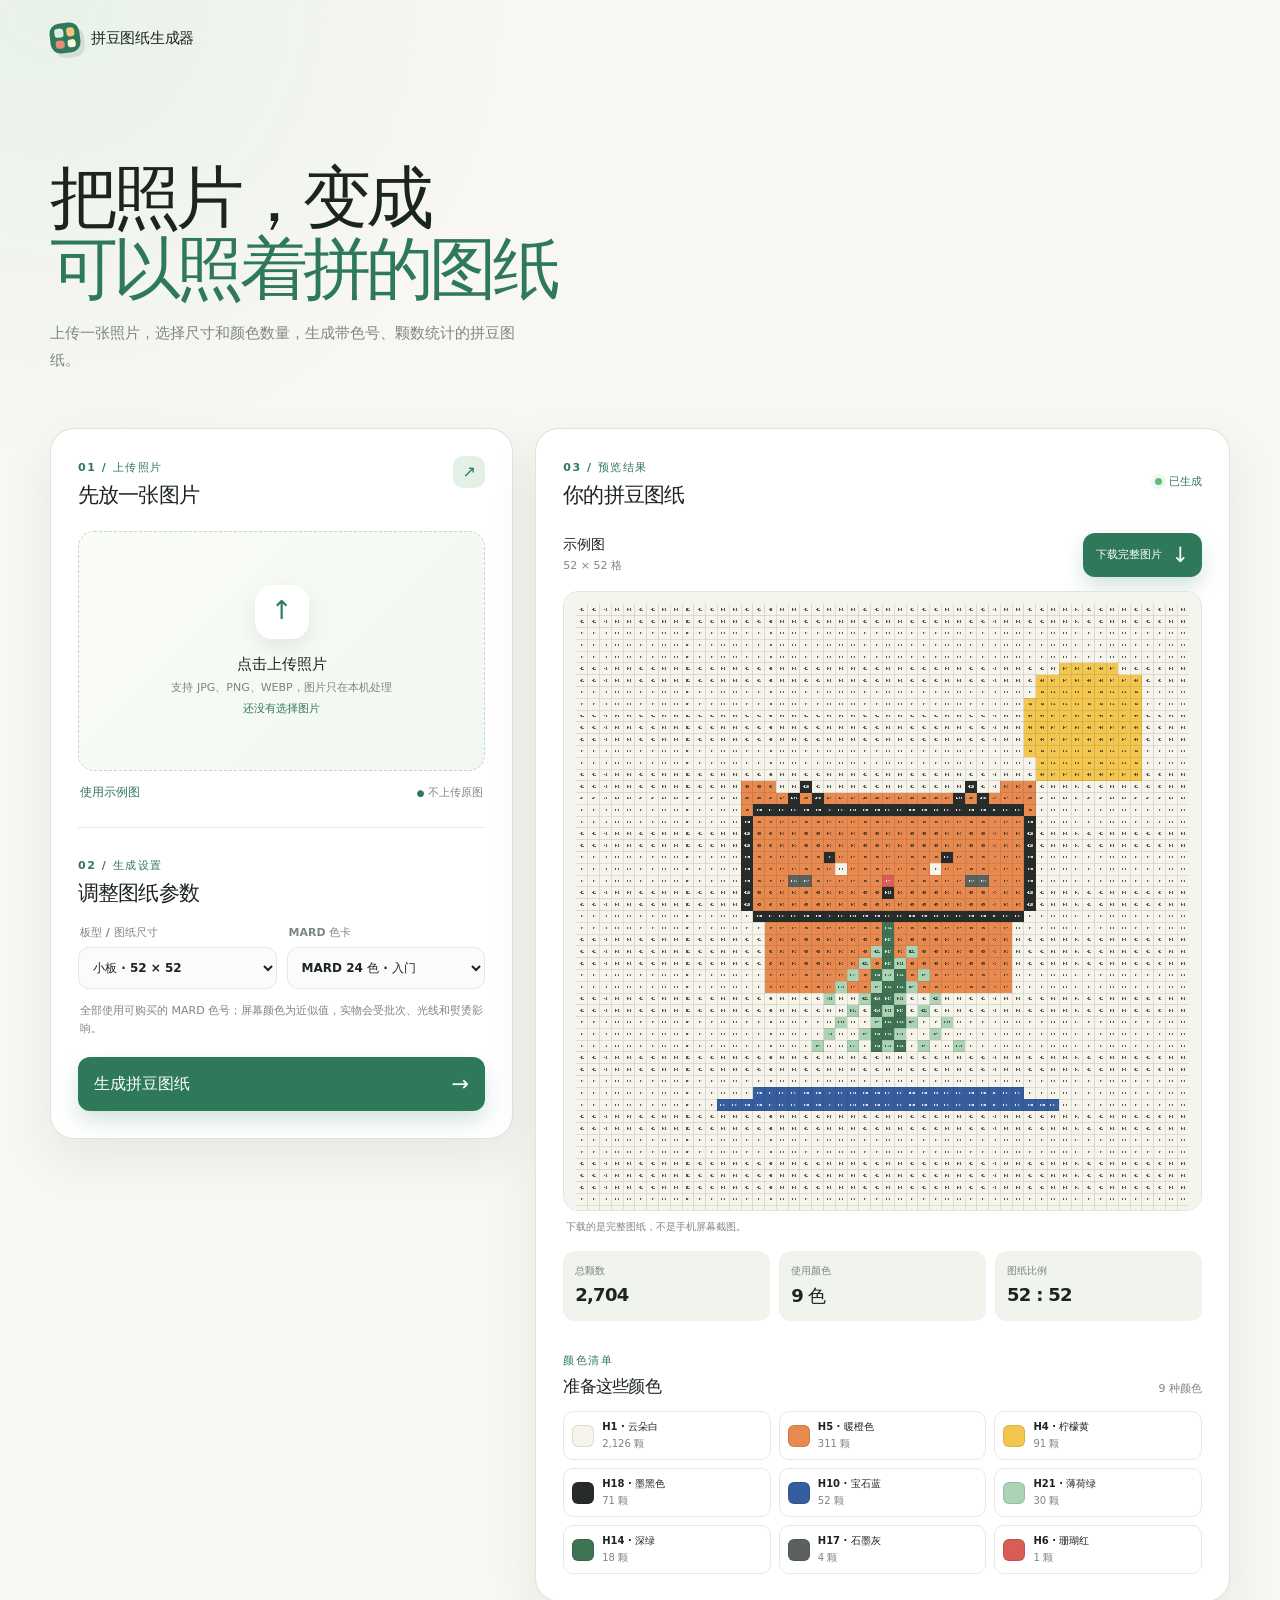
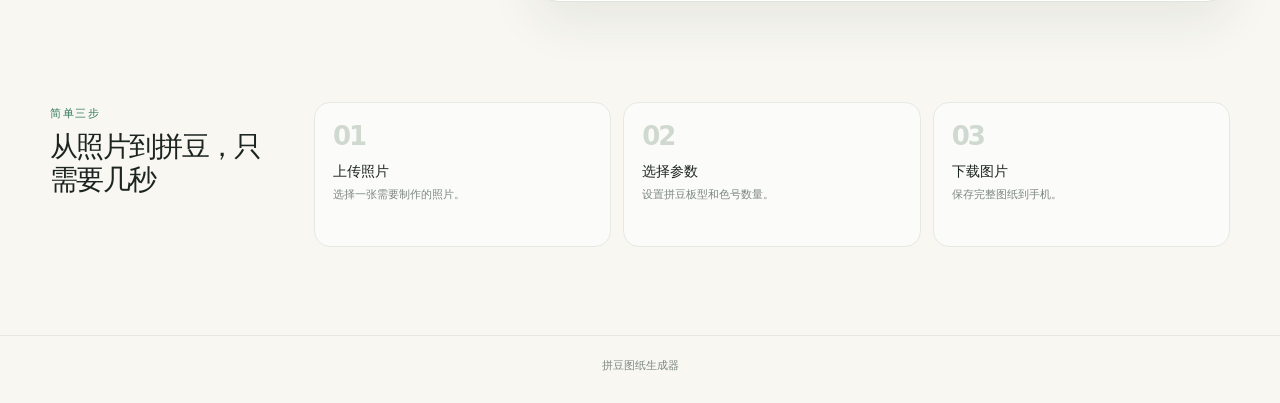
==== commit aef97da0: "Update real MARD palette: index.html" ====
--- a/index.html
+++ b/index.html
@@ -6,6 +6,7 @@
     <meta name="theme-color" content="#f8f7f2" />
     <title>拼豆图纸生成器</title>
     <link rel="stylesheet" href="./styles.css" />
+    <script src="./mard-palette.js" defer></script>
     <script src="./app.js" defer></script>
   </head>
   <body>
@@ -75,16 +76,16 @@
                 </select>
               </label>
               <label class="field-label" for="paletteSelect">
-                <span>色号数量</span>
+                <span>MARD 色卡</span>
                 <select id="paletteSelect">
-                  <option value="24" selected>24 色 · 推荐</option>
-                  <option value="48">48 色 · 细腻</option>
-                  <option value="96">96 色 · 高还原</option>
-                  <option value="221">221 色 · 全色卡</option>
+                  <option value="24" selected>MARD 24 色 · 入门</option>
+                  <option value="48">MARD 48 色 · 常用</option>
+                  <option value="96">MARD 96 色 · 细腻</option>
+                  <option value="221">MARD 221 色 · 全色卡</option>
                 </select>
               </label>
             </div>
-            <p class="setting-tip">板型决定图纸格数；色号越多，画面越细腻，但需要准备的豆子颜色也越多。</p>
+            <p class="setting-tip">全部使用可购买的 MARD 色号；屏幕颜色为近似值，实物会受批次、光线和熨烫影响。</p>
 
             <button class="primary-button" id="generateButton" type="button">
               <span>生成拼豆图纸</span><span class="button-arrow">→</span>
--- a/styles.css
+++ b/styles.css
@@ -176,6 +176,7 @@
 .result-summary span { display: block; font-size: 14px; font-weight: 800; }
 .result-summary small { display: block; margin-top: 4px; color: var(--muted); font-size: 11px; }
 .toolbar-actions { display: flex; gap: 7px; }
+.toolbar-download-button { width: auto; padding: 10px 13px; gap: 9px; font-size: 11px; }
 .icon-button { padding: 8px 10px; border: 1px solid var(--line); border-radius: 9px; color: var(--accent); background: var(--surface); font-size: 15px; font-weight: 700; }
 .icon-button span { margin-left: 3px; font-size: 10px; }
 .icon-button:hover { border-color: var(--accent); background: var(--accent-soft); }
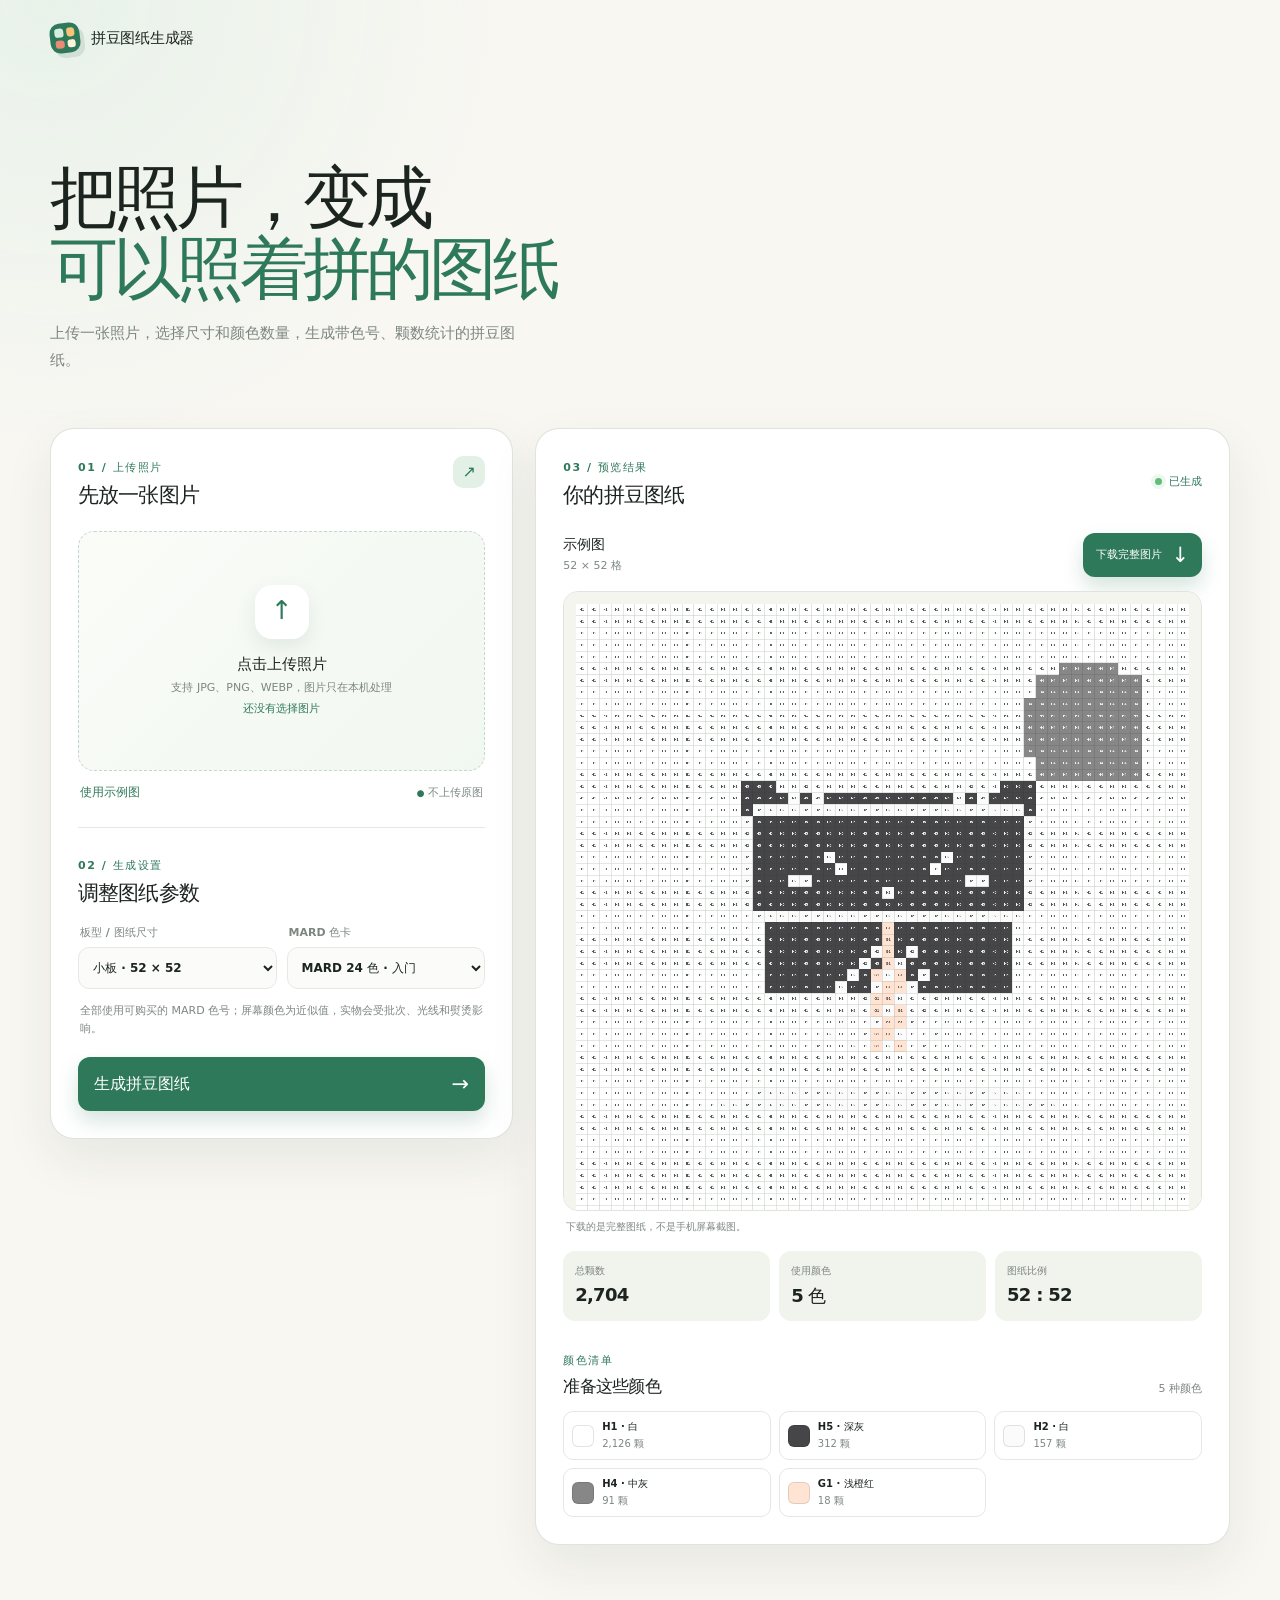
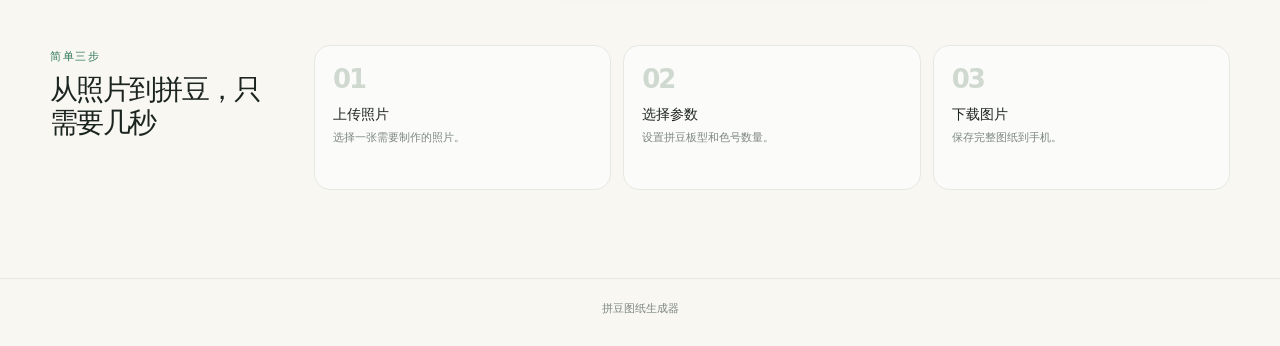
==== commit 05d921dd: "Refresh cached palette assets" ====
--- a/index.html
+++ b/index.html
@@ -6,8 +6,8 @@
     <meta name="theme-color" content="#f8f7f2" />
     <title>拼豆图纸生成器</title>
     <link rel="stylesheet" href="./styles.css" />
-    <script src="./mard-palette.js" defer></script>
-    <script src="./app.js" defer></script>
+    <script src="./mard-palette.js?v=20260910-1" defer></script>
+    <script src="./app.js?v=20260910-1" defer></script>
   </head>
   <body>
     <div class="app-shell">
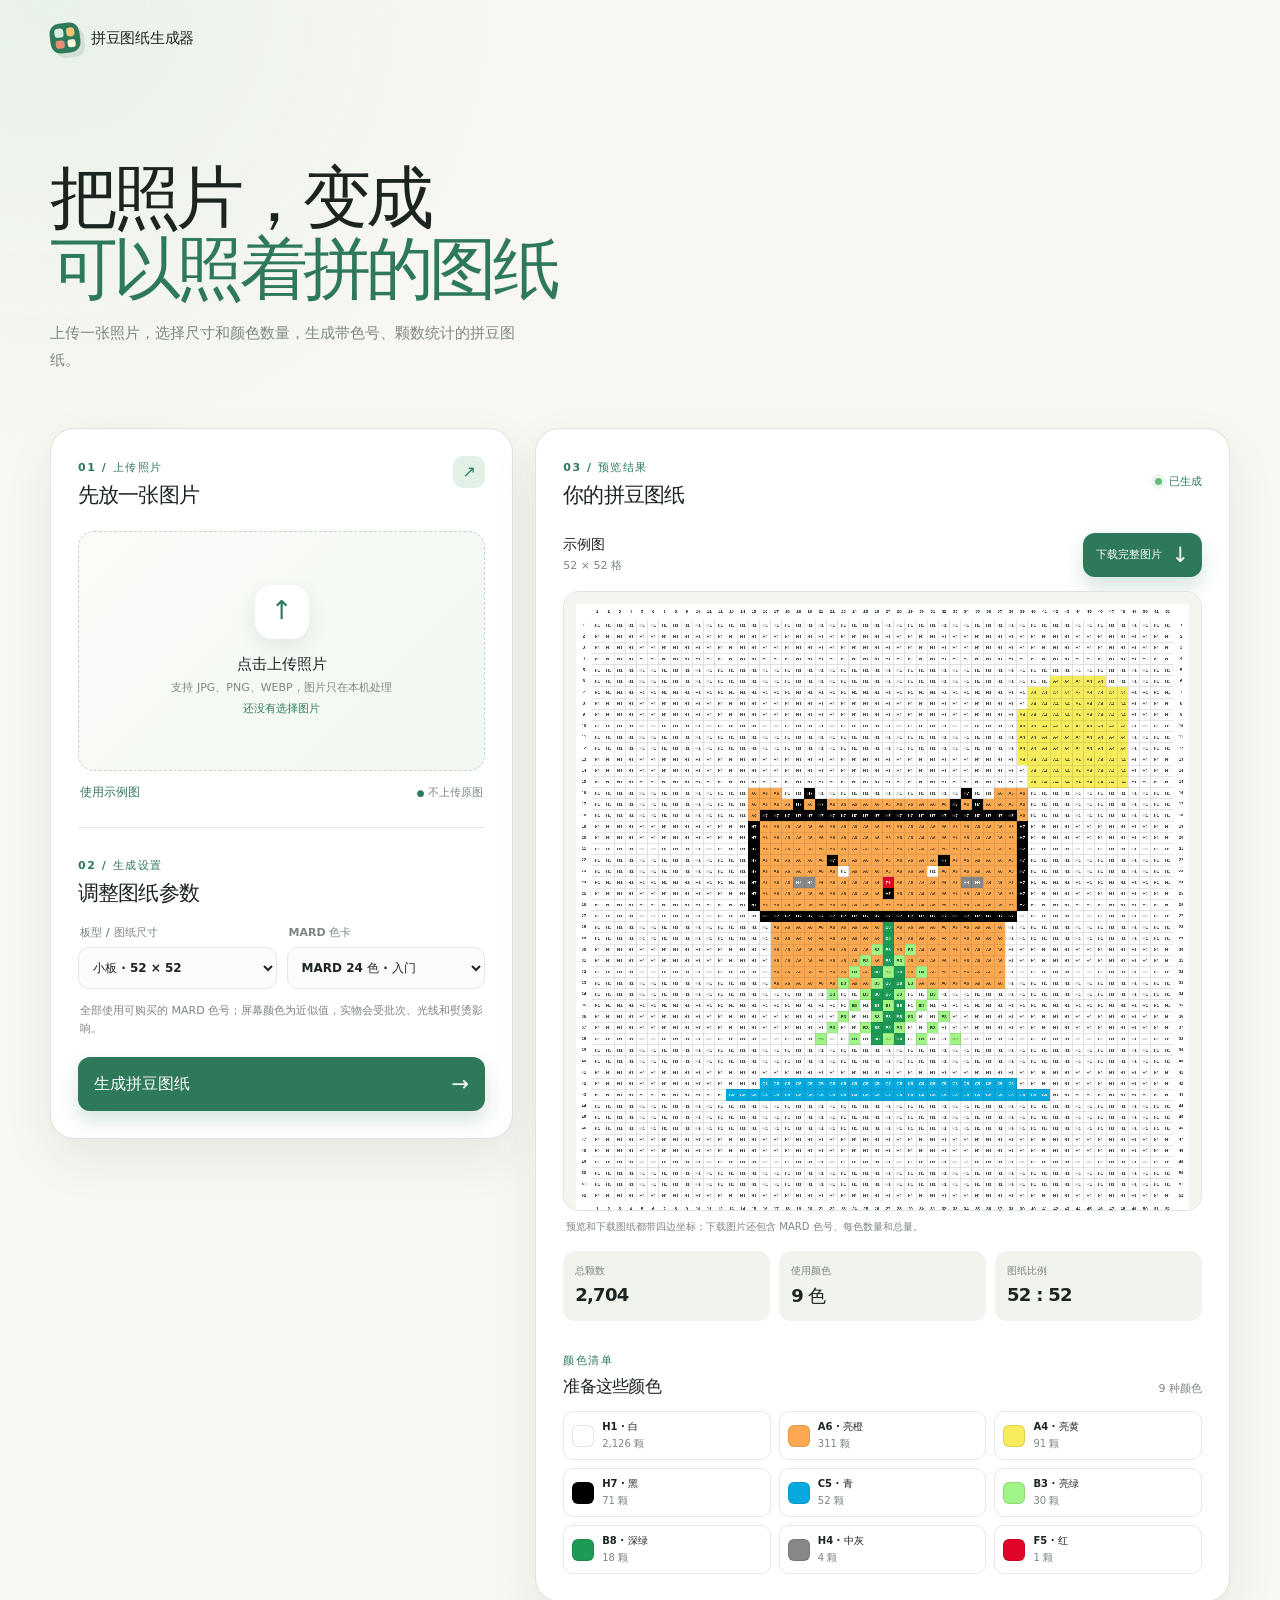
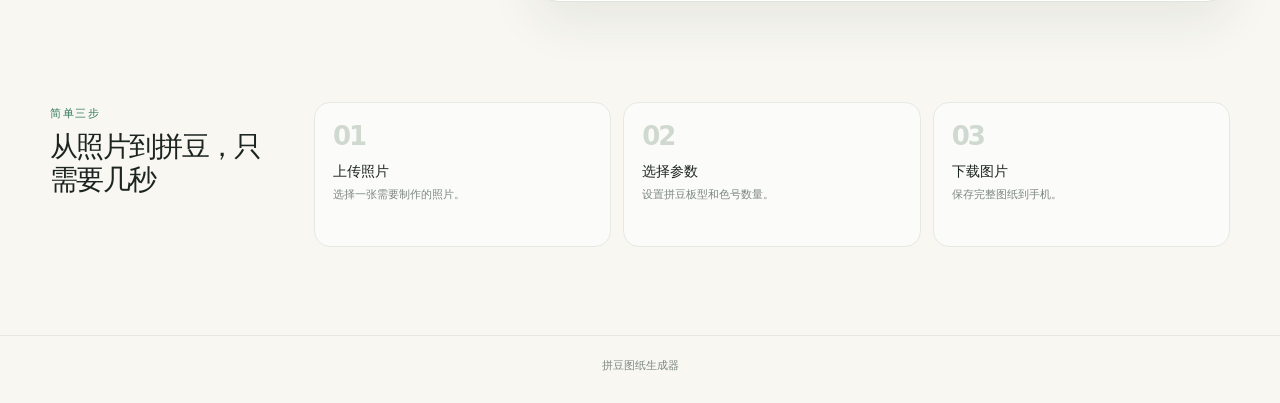
==== commit 49b6ce9e: "Add coordinates and complete sheet: index.html" ====
--- a/index.html
+++ b/index.html
@@ -6,8 +6,8 @@
     <meta name="theme-color" content="#f8f7f2" />
     <title>拼豆图纸生成器</title>
     <link rel="stylesheet" href="./styles.css" />
-    <script src="./mard-palette.js?v=20260910-1" defer></script>
-    <script src="./app.js?v=20260910-1" defer></script>
+    <script src="./mard-palette.js?v=20260910-2" defer></script>
+    <script src="./app.js?v=20260910-2" defer></script>
   </head>
   <body>
     <div class="app-shell">
@@ -114,7 +114,7 @@
             <div class="canvas-frame" id="canvasFrame">
               <canvas id="gridCanvas" aria-label="拼豆图纸网格预览"></canvas>
             </div>
-            <p class="canvas-tip">下载的是完整图纸，不是手机屏幕截图。</p>
+            <p class="canvas-tip">预览和下载图纸都带四边坐标；下载图片还包含 MARD 色号、每色数量和总量。</p>
 
             <div class="stats-row">
               <div class="stat-card"><span>总颗数</span><strong id="totalBeads">—</strong></div>
@@ -153,7 +153,7 @@
           <button class="save-close" id="closeSaveButton" type="button" aria-label="关闭保存预览">×</button>
           <span class="section-kicker">保存图纸</span>
           <h2 id="saveTitle">长按图片保存</h2>
-          <p>这张是完整尺寸图纸，不是手机截图。普通浏览器点击下载即可；如果在微信等内置浏览器中没有反应，请使用“手机分享 / 保存图片”，或打开新页面后长按大图保存。</p>
+          <p>这张完整施工图包含四边坐标、格内色号、颜色数量和总量。普通浏览器点击下载即可；如果在微信等内置浏览器中没有反应，请使用“手机分享 / 保存图片”，或打开新页面后长按大图保存。</p>
           <div class="save-image-frame">
             <img id="savePreviewImage" alt="可保存的拼豆图纸大图" />
           </div>
